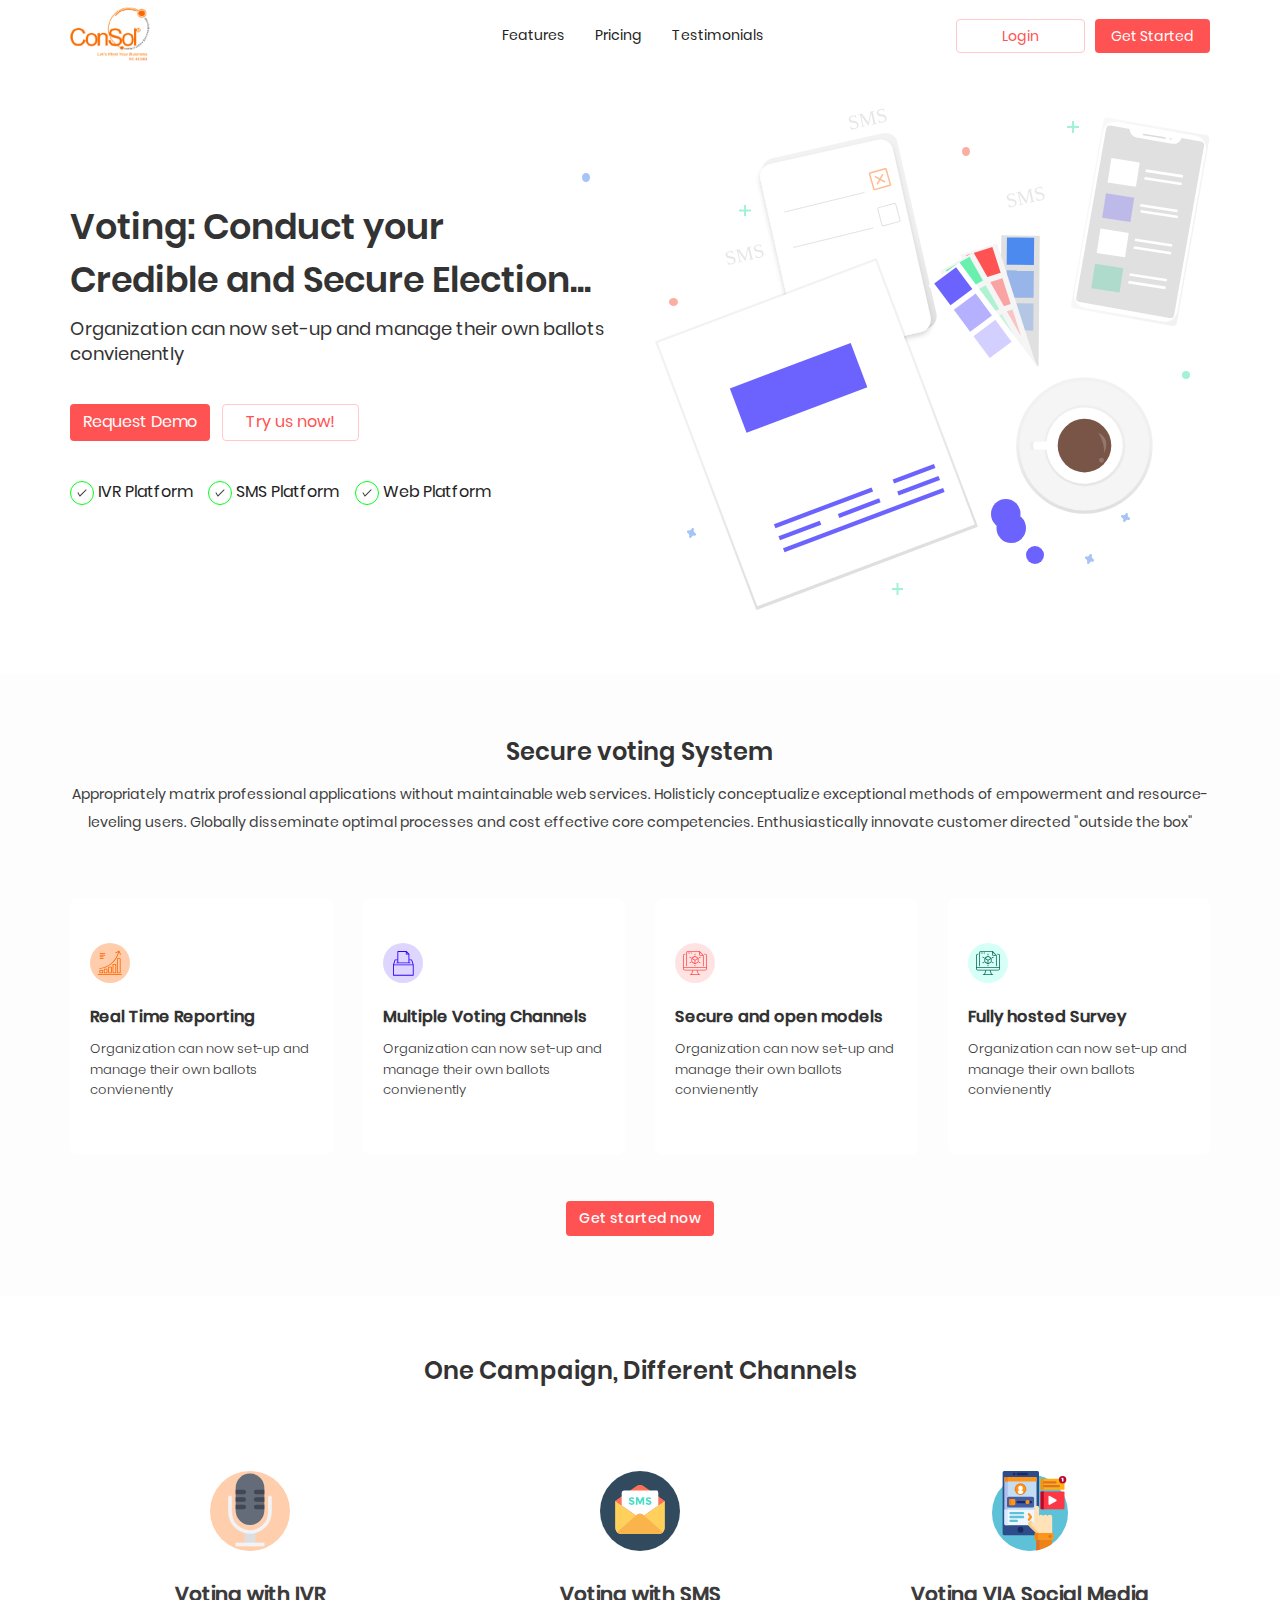
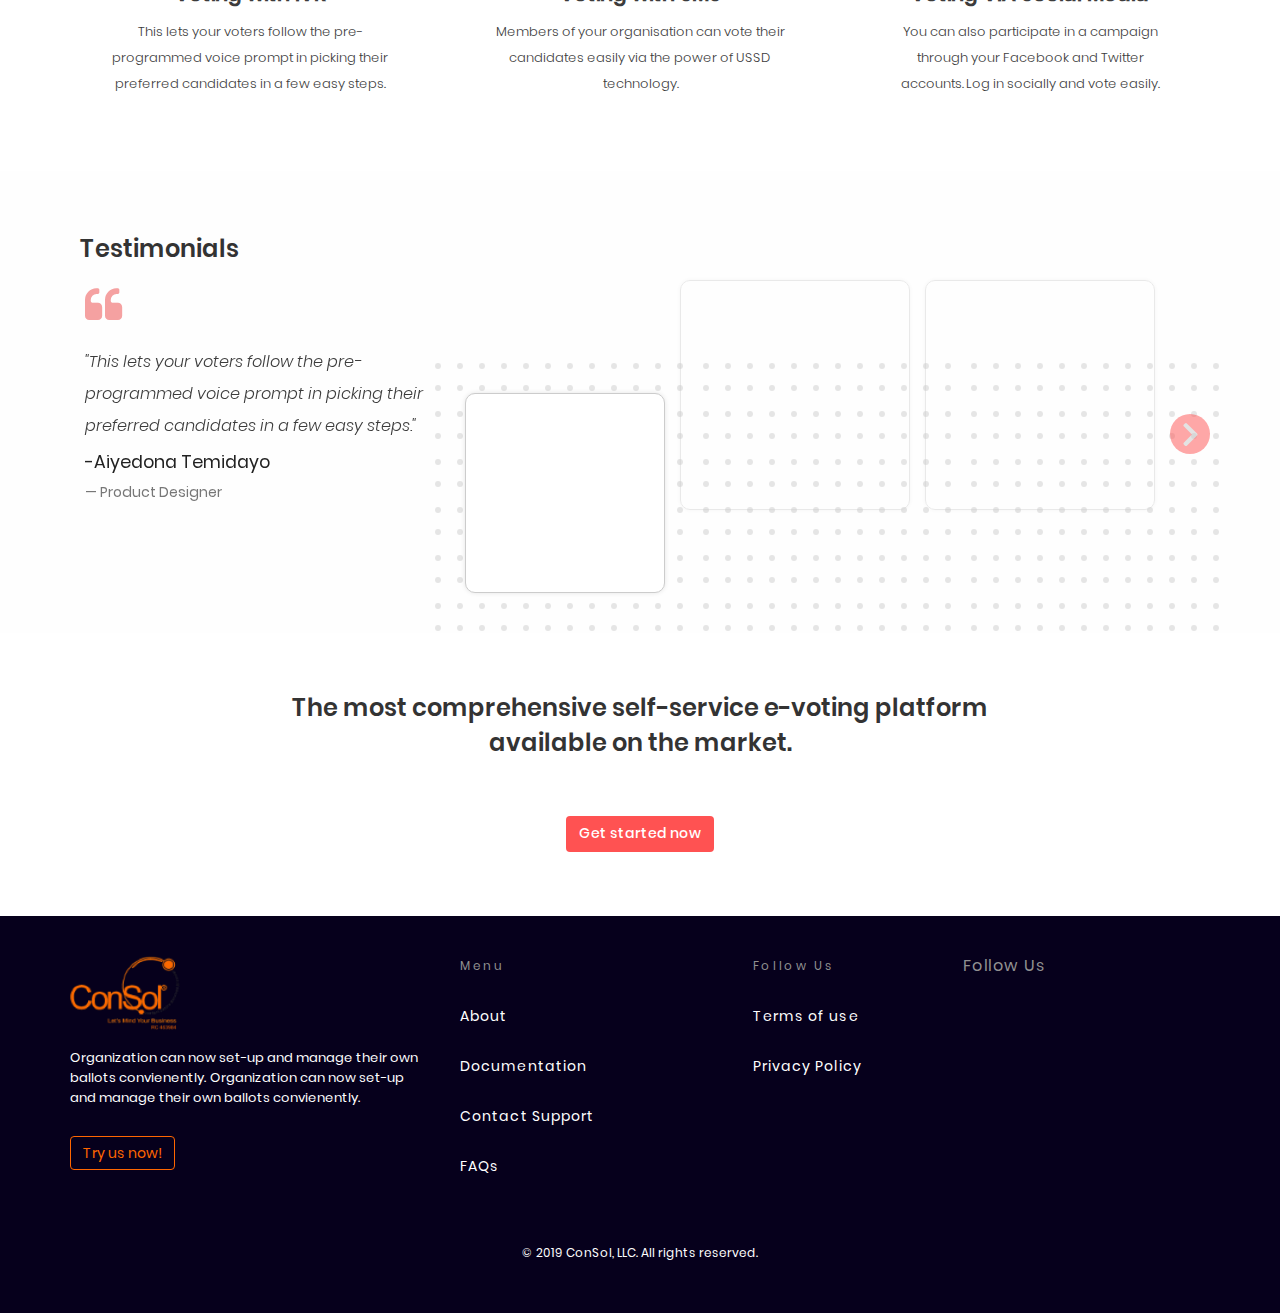
==== index.html @ 52d69b96 "new desgin" ====
<!DOCTYPE html>
<html>
<head>
	<meta charset="utf-8">
	<meta name="description" content="">
	<meta name="keywords" content="">
	<meta name="author" content="">
	<meta http-equiv="X-UA-Compatible" content="IE=edge">
	<meta name="viewport" content="width=device-width, initial-scale=1">
	<link rel="icon" type="image/png" href="assets/img/favicon.png">
	<title>Console</title>
	

	<!-- STYLESHEETS-->
	<link rel="stylesheet" type="text/css" href="libraries/bootstrap/css/bootstrap.min.css">

	<!-- CUSTOM STYLES -->
	<link rel="stylesheet" type="text/css" href="assets/css/main.css">
	<link rel="stylesheet" type="text/css" href="assets/css/index.css">
	
	


	<!-- WEBFONT -->
	<link rel="stylesheet" type="text/css" href="https://fonts.googleapis.com/css?family=Raleway">

	<!-- ICON -->
	<link rel="stylesheet" href="https://cdnjs.cloudflare.com/ajax/libs/font-awesome/4.7.0/css/font-awesome.min.css">
	<link rel="stylesheet" href="https://use.fontawesome.com/releases/v5.0.13/css/all.css">
	<link rel="stylesheet" href="https://cdnjs.cloudflare.com/ajax/libs/simple-line-icons/2.4.1/css/simple-line-icons.min.css">
</head>
<body class="">


	<header>
		<nav class="navbar __navh" role="navigation">
			<div class="container">
				<!-- Brand and toggle get grouped for better mobile display -->
				<div class="navbar-header">
					<button type="button" class="navbar-toggle" data-toggle="collapse" data-target=".navbar-ex1-collapse">
						<span class="sr-only">Toggle navigation</span>
						<span class="icon-bar"></span>
						<span class="icon-bar"></span>
						<span class="icon-bar"></span>
					</button>
					<a class="navbar-brand" href="index.html">
						<img src="assets/img/logo.png" class="__logo">
					</a>
				</div>
		
				<!-- Collect the nav links, forms, and other content for toggling -->
				<div class="collapse navbar-collapse navbar-ex1-collapse">
					<ul class="nav navbar-nav __navm">
						<li class=""><a href="#" class="__navma">Features</a></li>
						<li><a href="#" class="__navma">Pricing</a></li>
						<li><a href="#" class="__navma">Testimonials</a></li>
					</ul>
					<ul class="nav navbar-nav navbar-right">
						<li><a class="btn __loginb" href="#">Login</a></li>
						<li><a class="btn __loginbf" href="#">Get Started</a></li>
					</ul>
				</div><!-- /.navbar-collapse -->
			</div>
		</nav>

		<div class="container">
			<div class="row">
				<div class="col-lg-6 col-md-6 col-sm-6">
					<p class="__vot">Voting: Conduct your <br> Credible and Secure Election... </p>
					<p class="__votorg">Organization can now set-up and manage their own ballots convienently</p>
					<p>
						<a href="" class="btn __reqbtn">Request Demo</a>&nbsp;&nbsp;&nbsp;
						<a href="" class="btn __trybtn">Try us now!</a>
					</p>
					<div class="row">
						<div class="col-md-4 col-sm-4">
							<div class="__ivche">
								<img src="assets/img/Group-85.svg"> IVR Platform
							</div>
						</div>
						<div class="col-md-4 col-sm-4">
							<div class="__smche">
								<img src="assets/img/Group-85.svg"> SMS Platform
							</div>
						</div>
						<div class="col-md-4 col-sm-4">
							<div class="__webche">
								<img src="assets/img/Group-85.svg"> Web Platform
							</div>
						</div>
					</div>
				</div>
				<div class="col-lg-6 col-md-6 col-sm-6">
					<div class="__conimg">
						<img src="assets/img/Group-84.svg" class="img-responsive">
					</div>
					<div class="__bouncingdiv">
						<img src="assets/img/Assets/bounce.svg" class="__animated __bounce">
						<img src="assets/img/Assets/bounce1.svg" class="__animated __bounce hidden-xs">
						<img src="assets/img/Assets/bounce3.svg" class="__animated __bounce">
						<img src="assets/img/Assets/bounce4.svg" class="__animated __bounce">
						<img src="assets/img/Assets/bounce5.svg" class="__animated __bounce">
						<img src="assets/img/Assets/bounce6.svg" class="__animated __bounce">
						<img src="assets/img/Assets/bounce7.svg" class="__animated __bounce">
						<img src="assets/img/Assets/bounce8.svg" class="__animated __bounce">
						<img src="assets/img/Assets/bounce9.svg" class="__animated __bounce">
						<img src="assets/img/Assets/bounce10.svg" class="__animated __bounce">
						<img src="assets/img/Assets/bounce11.svg" class="__animated __bounce">
						<img src="assets/img/Assets/bounce12.svg" class="__animated __bounce">
						<img src="assets/img/Assets/bounce13.svg" class="__animated __bounce hidden-xs">
						<img src="assets/img/Assets/bounce14.svg" class="__animated __bounce">
						<img src="assets/img/Assets/bounce15.svg" class="__animated __bounce">
					</div>
				</div>
			</div>
		</div>
	</header>

	<section>
		<div class="__votsouc">
			<div class="container">
				<p class="__sucesy">Secure voting System</p>
				<p class="__sucesy1">Appropriately matrix professional applications without maintainable web services. Holisticly conceptualize exceptional methods of empowerment and resource-leveling users. Globally disseminate optimal processes and cost effective core competencies. Enthusiastically innovate customer directed "outside the box" </p>

				<div class="row">
					 <div class="col-lg-3 col-md-3 col-sm-6">
					 	<div class="__votecard">
					 		<img src="assets/img/Orange-Illustration.svg">
					 		<p class="__votp">Real Time Reporting</p>
					 		<p class="__votp1">Organization can now set-up and manage their own ballots convienently</p>
					 	</div>
					 </div>
					 <div class="col-lg-3 col-md-3 col-sm-6">
					 	<div class="__votecard">
					 		<img src="assets/img/Purple.svg">
					 		<p class="__votp">Multiple Voting Channels</p>
					 		<p class="__votp1">Organization can now set-up and manage their own ballots convienently</p>
					 	</div>
					 </div>
					 <div class="col-lg-3 col-md-3 col-sm-6">
					 	<div class="__votecard">
					 		<img src="assets/img/Wine-Illustration.svg">
					 		<p class="__votp">Secure and open models</p>
					 		<p class="__votp1">Organization can now set-up and manage their own ballots convienently</p>
					 	</div>
					 </div>
					 <div class="col-lg-3 col-md-3 col-sm-6">
					 	<div class="__votecard">
					 		<img src="assets/img/Green-Illustration.svg">
					 		<p class="__votp">Fully hosted Survey </p>
					 		<p class="__votp1">Organization can now set-up and manage their own ballots convienently</p>
					 	</div>
					 </div>
				</div>

				<div class="text-center">
					<a href="" class="btn __voteget">Get started now</a>
				</div>
			</div>
		</div>
		<div class="container">
			<p class="__votecam">One Campaign, Different Channels</p>
			<div class="row">
				<div class="col-lg-4 col-sm-4 col-sm-4">
					<div class="text-center">
						<img src="assets/img/microphone.svg" class="__imgc">
						<p class="__vt">Voting with IVR</p>
						<p class="__vt1">This lets your voters follow the pre-<br>programmed voice prompt in picking their<br> preferred candidates in a few easy steps.</p>
					</div>
				</div>
				<div class="col-lg-4 col-sm-4 col-sm-4">
					<div class="text-center">
						<img src="assets/img/sms.svg" class="__imgc">
						<p class="__vt">Voting with SMS</p>
						<p class="__vt1">Members of your organisation can vote their<br> candidates easily via the power of USSD<br> technology.</p>
					</div>
				</div>
				<div class="col-lg-4 col-sm-4 col-sm-4">
					<div class="text-center">
						<img src="assets/img/mobile-app.svg" class="__imgc">
						<p class="__vt">Voting VIA Social Media</p>
						<p class="__vt1">You can also participate in a campaign<br> through your Facebook and Twitter<br> accounts. Log in socially and vote easily.</p>
					</div>
				</div>
			</div>
		</div>

		<div style="background-image: url('assets/img/testimony_background.svg');" class="__testh">
			<div class="container">
		        <div class="carousel slide" data-ride="carousel" id="quote-carousel">
		        	<div class="row">
	        			<div class="col-lg-4 col-md-4 col-sm-4">
	        				<p class="__testy">Testimonials</p>
			                <!-- Carousel Slides / Quotes -->
			                <div class="carousel-inner">
			                    <!-- Quote 1 -->
			                    <div class="item active">
			                        <blockquote>
			                            <div class="row">
			                                <div class="">
			                                    <p class="__quote"></p><br>
			                                	<p class="__quote1">&quot;This lets your voters follow the pre-programmed voice prompt in picking their preferred candidates in a few easy steps.&quot;</p>
			                                    <p>-Aiyedona Temidayo</p>
			                                    <small>Product Designer</small>
			                                </div>
			                            </div>
			                        </blockquote>
			                    </div>
			                    <!-- Quote 2 -->
			                    <div class="item">
			                        <blockquote>
			                            <div class="row">
			                                <div class="">
			                                    <p class="__quote"></p><br>
			                                	<p class="__quote1">&quot;This lets your voters follow the pre-programmed voice prompt in picking their preferred candidates in a few easy steps.&quot;</p>
			                                    <p>-Aiyedona Temidayo</p>
			                                    <small>Product Designer</small>
			                                </div>
			                            </div>
			                        </blockquote>
			                    </div>
			                    <!-- Quote 3 -->
			                    <div class="item">
			                        <blockquote>
			                            <div class="row">
			                                <div class="">
			                                    <p class="__quote"></p><br>
			                                	<p class="__quote1">&quot;This lets your voters follow the pre-programmed voice prompt in picking their preferred candidates in a few easy steps.&quot;</p>
			                                    <p>-Aiyedona Temidayo</p>
			                                    <small>Product Designer</small>
			                                </div>
			                            </div>
			                        </blockquote>
			                    </div>
			                </div>
			            </div>
			            <div class="col-lg-8 col-md-8 col-sm-8">
			                <!-- Bottom Carousel Indicators -->
			                <ol class="carousel-indicators">
			                    <li data-target="#quote-carousel" data-slide-to="0" class="active"><img class="img-responsive " src="https://s3.amazonaws.com/uifaces/faces/twitter/mantia/128.jpg" alt="">
			                    </li>
			                    <li data-target="#quote-carousel" data-slide-to="1"><img class="img-responsive" src="https://s3.amazonaws.com/uifaces/faces/twitter/adhamdannaway/128.jpg" alt="">
			                    </li>
			                    <li data-target="#quote-carousel" data-slide-to="2"><img class="img-responsive" src="https://s3.amazonaws.com/uifaces/faces/twitter/brad_frost/128.jpg" alt="">
			                    </li>
			                </ol>
			            </div>
			        </div>

	                <!-- Carousel Buttons Next/Prev -->
	                <!-- <a data-slide="prev" href="#quote-carousel" class="left carousel-control"><i class="fa fa-chevron-left"></i></a> -->
	                <a data-slide="next" href="#quote-carousel" class=" __right right carousel-control"><i class="fa fa-chevron-right"></i></a>
	            </div>
		    </div>
		</div>

		<div class="container">
			<div class="text-center">
				<p class="__votecam">The most comprehensive self-service e-voting platform<br> available on the market.</p>
				<a href="" class="btn __voteget">Get started now</a>
			</div>
		</div>
	</section>

	<footer class="__foter">
		<div class="container">
			<div class="row">
				<div class="col-md-4 col-sm-7">
					<img src="assets/img/logo.png">
					<p class="__fotp">Organization can now set-up and manage their own ballots convienently. Organization can now set-up and manage their own ballots convienently. </p>
					<p>
						<a href="" class="btn __fotabtn">Try us now!</a>
					</p>
				</div>
				<div class="col-md-3 col-sm-5">
					<p class="__fh">Menu</p><br>
					<p><a href="" class="__fotr">About</a></p><br>
					<p><a href="" class="__fotr">Documentation</a></p><br>
					<p><a href="" class="__fotr">Contact Support</a></p><br>
					<p><a href="" class="__fotr">FAQs</a></p>
				</div>
				<div class="col-md-2 col-sm-7">
					<p class="__fh">Follow Us</p><br>
					<p><a href="" class="__fotr">Terms of use</a></p><br>
					<p><a href="" class="__fotr">Privacy Policy</a></p>
				</div>
				<div class="col-md-3 col-sm-5">
					<div class="__fosocai">
						<p class="__fotcop">Follow Us</p>
						<p class="__foticons">
							<span class="__fotsohf"><a href="" target="_blank"><i class="icon icon-social-facebook"></i></a></span>
							<span class="__fotsohi"><a href="" target="_blank"><i class="icon icon-social-instagram"></i></a></span>
							<span class="__fotsoht"><a href="" target="_blank"><i class="icon icon-social-twitter"></i></a></span>
							<span class="__fotsohy"><a href="" target="_blank"><i class="icon icon-social-youtube"></i></a></span><span class="__fotsohlik"><a href="" target="_blank"><i class="icon icon-social-linkedin"></i></a></span>
						</p>
					</div>
				</div>
			</div>
			<div class="__fod">
				<p>© 2019 ConSol, LLC. All rights reserved.</p>
			</div>
		</div>
	</footer>



	


	<script type="text/javascript" src="libraries/bootstrap/js/jquery-3.1.1.min.js"></script>

    <script src="libraries/bootstrap/js/bootstrap.min.js"></script>
    <script src="assets/js/main.js"></script>


</body>

</html>
---- assets/css/main.css ----
/*=================================================================
	Basic Setup css
==================================================================*/
html {
    font-size: 100%;
    min-height: 100%;
}

body {
	font-family: 'Poppins-Regular', sans-serif;
	font-size: 14px;
	color: #222222;
	font-weight: normal;
	overflow-x: hidden;
	line-height: 20px;
}


@font-face{
  font-family: 'Poppins-Regular';
  src: url('../../poppins/Poppins-Regular.ttf');
}
@font-face{
  font-family: 'Poppins-light';
  src: url('../../poppins/Poppins-Light.ttf');
}
@font-face{
  font-family: 'Poppins-Medium';
  src: url('../../poppins/Poppins-Medium.ttf');
}

@font-face{
  font-family: 'Poppins-SemiBold';
  src: url('../../poppins/Poppins-SemiBold.ttf');
}

@font-face{
  font-family: 'Poppins-LightItalic';
  src: url('../../poppins/Poppins-LightItalic.ttf');
}

@font-face{
  font-family: 'Poppins-SemiBoldItalic';
  src: url('../../poppins/Poppins-SemiBoldItalic.ttf');
}


a,
a:active,
a:hover,
a:focus,
a:visited{
	text-decoration:none;
	/*background:transparent;*/
	outline:none;
	color:inherit;
}

/*a:hover{
	color: #663fb5 !important;
}*/

button:focus{
	outline:none;
}

li{
	/*list-style:none;*/
}

article,
figure,
footer,
header,
nav,
section{
	display:block
}

select:focus {
    outline-offset:0;
}

/* Internet Explorer 10 in Windows 8 and Windows Phone 8 Bug fix */
@-webkit-viewport {
	width: device-width;
}
@-moz-viewport {
	width: device-width;
}
@-ms-viewport {
	width: device-width;
}
@-o-viewport {
	width: device-width;
}
@viewport {
	width: device-width;
}





a:focus, a:hover {
    	text-decoration:none !important;
	}


.navbar {
    /*position: relative;*/
    min-height: 50px;
    margin-bottom: 20px;
    border: none;
}

.navbar-toggle {
  /*border: 2px solid #FFFFFF;*/
  color: #ffffff;
  background: #ff5252;
}

.navbar-toggle .icon-bar {
    background: #fff !important;
}

.nav > li > a:hover, .nav > li > a:focus {
    background-color: transparent;
}

.header-body {
  height: calc(100vh - 80px);
}

#form .input-group input[class="form-control"] {
  border-radius: 50px;
  border-top-right-radius: 0;
  border-bottom-right-radius: 0;
  font-size: 17px;
  color:#222;
  padding:7px 12px;
  border-right-width:0;
}
.box-s{
  /*box-shadow: 0px 5px 5px #888888;*/
  -webkit-box-shadow: 0px 0px 10px 0px rgba(0,0,0,0.1);
    -moz-box-shadow: 0px 0px 10px 0px rgba(0,0,0,0.1);
    box-shadow: 0px 0px 10px 0px rgba(0,0,0,0.1);
}
#form .input-group select[class="form-control"] {
  border-radius:50px;
  border-top-left-radius:0;
  border-bottom-left-radius:0;
  font-size:17px;
  width:100px;
  color:#222;
  border-left-width:0;
}

.form-control:focus {
    border:1px solid #ccc !important;
    outline:0;
    -webkit-box-shadow:inset 0 1px 1px rgba(0,0,0,.075), 0 0 8px rgba(254, 86, 33, .6) !important;
    box-shadow: inset 0 1px 1px rgba(0,0,0,0.075), 0 0 2px rgba(0, 0, 0, .6) !important;
}

.form-group1 .form-control:focus {
    border:none!important;
    outline:0;
    -webkit-box-shadow:none !important;
    box-shadow: none !important;
    border-bottom:1px solid brown !important;
}


	


::-webkit-scrollbar{
	height: 7px;
	width: 7px;
}
::-webkit-scrollbar-track{
	border-radius: 50px;
	/*-webkit-box-shadow:inset 0 0 6px rgba(0,0,0,0.1);*/
}
::-webkit-scrollbar-thumb{
	border-radius: 1px;
	background-color: #a7a7a7;
}

.img-responsive,
.thumbnail > img,
.thumbnail a > img,
.carousel-inner > .item > img,
.carousel-inner > .item > a > img {
  display: block;
  width: 100%;
  height: auto;
}


/*=================================================================
  Dashboard Css
==================================================================*/


/*adminsection*/
.leftbar{
  position: fixed;
  /*padding-top: 42px;*/
  padding-top: 6%;
  left: 0%;
  /*top: 0%;*/
  background-color: #ffffff;
  /*border-right: 1px solid #c0bebe33;*/
  border-right: 1px solid #e3e3e3;
  width: 256px;
  height: 100%;
  transition: all .6s ease;
  overflow-y: scroll;
  overflow-x: hidden;
}
.leftbart{
  position: fixed;
  /*padding-top: 42px;*/
  padding-top: 1%;
  left: 0%;
  /*top: 0%;*/
  background-color: #ffffff;
  /*border-right: 1px solid #c0bebe33;*/
  border-right: 1px solid #e3e3e3;
  width: 256px;
  height: 100%;
  transition: all .6s ease;
  overflow-y: scroll;
  overflow-x: hidden;
}

.leftbar::-webkit-scrollbar {
    width: 0px;
}
.leftbart::-webkit-scrollbar {
    width: 0px;
}
.butt_section{
  padding: 35px;
}
.leftbar p {
  /*font-family: Raleway-Medium;*/
  font-size: 14px;
  font-weight: 500;
  letter-spacing: 0.4px;
  color: #595959;
  background-color: white;
  padding: 8px 16px;
  margin-bottom: 0;
  cursor: pointer;
  /*text-align: center;*/
  line-height: 26px;
}

.__dashnotif {
    position: absolute;
    /* margin-top: 18px; */
    color: #ea4335;
    font-size: 8px;
    /* margin-left: -11px; */
  }

  .deleteBox .delete {
  cursor: pointer;
  color: #ffffff;
  margin-top:10px;
  float: right;
}

.leftbart p {
  /*font-family: Raleway-Medium;*/
  font-size: 14px;
  font-weight: 500;
  letter-spacing: 0.4px;
  color: #595959;
  background-color: white;
  padding: 12px 16px;
 /* margin-bottom: 10%;*/
  cursor: pointer;
  /*text-align: center;*/
  line-height: 23px;
}
.dashboard_name {
    padding: 2px;
    margin-left: 16%;
    margin-bottom: 10%;
}
.leftbar i {
    float: left;
    padding: 4px;
}
.leftbart i {
    float: left;
    padding: 4px;
}
.activedashboard{
  /*background-color: #f9f9f9 !important;*/
  /*font-family: Raleway-Bold !important;*/
  font-size: 14px !important;
  font-weight: 600 !important;
  letter-spacing: 0.4px;
    /*color: #595959 !important;*/
    border-left: 4px solid #298FCE !important;
    /*border: 1px solid #f0842d;*/
    color: #298FCE !important;
    /*width: 197px;*/
    width: 100%;
}


/*end*/


/*=================================================================
  Custom Css
==================================================================*/


.__navh{
  background: #ffffff;
  border-radius: 0;
    padding: 10px 0;
}
.__logo {
  width: 80px;
  margin-top: -18px;
}

.__navm{
  margin-left: 29%;
}

.__navma{
  font-size:14px;
  line-height: 1.56;
}

.__loginb{
  color: #ff5252 !important;
  border: 1px solid #ffc9c9;
  padding: 6px 45px !important;
  border-radius: 4px;
  font-size: 14px;
  margin-top: 9px;
  margin-right: 10px;
}

.__loginbf{
 color: #ffffff !important;
  background: #ff5252 !important;
  padding: 6px 15px !important;
  border-radius: 4px;
  font-size: 14px;
  margin-top: 9px;
}

.__vot{
  font-size: 35px;
    font-weight: 600;
    line-height: 1.5;
    font-family:Poppins-SemiBold;
    margin-top: 20%;
    color: #333333;
}

.__votorg{
  font-size: 18px;
    line-height: 1.4;
    color: #333333;
}

.__reqbtn{
  border-radius: 4px;
  background-color: #ff5252;
  color: #ffffff !important;
  font-size:16px;
    margin-top: 5%;
}

.__trybtn{
 font-size:16px;
  color: #ff5252 !important;
  border:1px solid #ffc9c9;
  padding: 6px 23px;
  margin-top: 5%;
}

.__ivche{
  font-size: 16px;
  margin-top: 30px;
}

.__smche{
  font-size: 16px;
  margin-left: -57px;
  margin-top: 30px;
}

.__webche{
  font-size: 16px;
  margin-left: -105px;
  margin-top: 30px;
}



.__conimg img{
    width: 100%;
    margin-top: 27px;
}

.__bouncingdiv img:nth-child(1){
  -webkit-animation-duration: 3s;
  animation-duration: 3s;
  position: absolute;
  bottom: 13%;
  left: 60%;
}
.__bouncingdiv img:nth-child(2){
  -webkit-animation-duration: 2.5s;
  animation-duration: 2.5s;
  position: absolute;
  bottom: 9%;
  left: 66%;
}
.__bouncingdiv img:nth-child(3){
  -webkit-animation-duration: 1.5s;
  animation-duration: 1.5s;
  position: absolute;
  top: 40%;
  left: 5%;
}
.__bouncingdiv img:nth-child(4){
  -webkit-animation-duration: 2.5s;
  animation-duration: 2.5s;
  position: absolute;
  top: 16%;
  left: -10%;
}
.__bouncingdiv img:nth-child(5){
  -webkit-animation-duration: 4s;
  animation-duration: 4s;
  position: absolute;
  top: 54%;
  right: 35px;
}
.__bouncingdiv img:nth-child(6){
  -webkit-animation-duration: 2s;
  animation-duration: 2s;
  position: absolute;
  top: 11%;
  left: 55%;
}
.__bouncingdiv img:nth-child(7){
  -webkit-animation-duration: 3s;
  animation-duration: 3s;
  position: absolute;
  top: 22%;
  left: 17%;
}
.__bouncingdiv img:nth-child(8){
  -webkit-animation-duration: 1.5s;
  animation-duration: 1.5s;
  position: absolute;
  bottom: 3%;
  left: 43%;
}

.__bouncingdiv img:nth-child(9){
  -webkit-animation-duration: 2.5s;
  animation-duration: 2.5s;
  position: absolute;
  top: 6%;
  left: 73%;
}

.__bouncingdiv img:nth-child(10){
  -webkit-animation-duration: 3s;
  animation-duration: 3s;
  position: absolute;
  bottom: 14%;
  left: 8%;
}
.__bouncingdiv img:nth-child(11){
  -webkit-animation-duration: 2s;
  animation-duration: 2s;
  position: absolute;
  bottom: 17%;
  right: 95px;
}
.__bouncingdiv img:nth-child(12){
  -webkit-animation-duration: 2s;
  animation-duration: 2s;
  position: absolute;
  bottom: 9%;
  left: 76%;
}
.__bouncingdiv img:nth-child(13){
  -webkit-animation-duration: 4s;
  animation-duration: 4s;
  position: absolute;
  top: 2%;
  left: 35%;
}
.__bouncingdiv img:nth-child(14){
  -webkit-animation-duration: 3s;
  animation-duration: 3s;
  position: absolute;
  top: 28%;
  left: 14%;
}
.__bouncingdiv img:nth-child(15){
  -webkit-animation-duration: 3s;
  animation-duration: 3s;
  position: absolute;
  top: 17%;
  left: 62%;
}

/*bounce*/
.__animated {
  -webkit-animation-duration: .5s;
  animation-duration: .5s;
  -webkit-animation-fill-mode: both;
  animation-fill-mode: both;
  -webkit-animation-timing-function: linear;
  animation-timing-function: linear;
  animation-iteration-count: infinite;
  -webkit-animation-iteration-count: infinite;
}
@-webkit-keyframes bounce {
  0%, 100% {
    -webkit-transform: translateY(0);
  }
  50% {
    -webkit-transform: translateY(-5px);
  }
}
@keyframes bounce {
  0%, 100% {
    transform: translateY(0);
  }
  50% {
    transform: translateY(-5px);
  }
}
.__bounce {
  -webkit-animation-name: bounce;
  animation-name: bounce;
}
/*bounce end*/


.__votsouc{
  background: #fdfdfd;
  margin-top: 5%;
  padding: 60px 0;
}

.__sucesy{
  font-size: 24px;
  font-weight: 600;
  color: #333333;
  line-height: 1.46;
  text-align: center;
  font-family: Poppins-SemiBold;
}

.__sucesy1{
  font-size: 14px;
  color: #3c3c3c;
  line-height: 2;
  text-align: center;
}

.__votecard{
  border-radius: 8px;
  background-color: #ffffff;
  padding: 45px 20px;
  transition: all 0.4s ease-in;
  margin-top: 20%;
}

.__votecard:hover{
  box-shadow: 0 3px 18px 0 rgba(0, 0, 0, 0.16);
}

.__votp{
  font-size: 16px;
  font-weight: 600;
  color: #333333;
  line-height: 1.5;
  font-family:Poppins-Medium;
  margin-top: 10%;
}

.__votp1{
  font-size: 13px;
  color: #333333;
  line-height: 1.56;
  font-family:Poppins-Light;
}

.__voteget{
  border-radius: 4px;
    background-color: #ff5252;
    color: #ffffff !important;
    margin-top: 4%;
    line-height: 1.56;
    font-family: Poppins-Medium;
}

.__votecam{
  font-size: 24px;
  font-weight: 600;
  color: #333333;
  line-height: 1.46;
  text-align: center;
  font-family: Poppins-SemiBold;
  margin-top: 5%;
}

.__imgc{
  margin-top: 20%;
}

.__vt{
  font-size: 20px;
  font-weight: 600;
  line-height: 1.5;
  color: #3c3c3c;
  font-family:Poppins-Medium;
  margin-top: 8%;
}

.__vt1{
  font-size: 13px;
  color: #3c3c3c;
  line-height: 2;
  font-family:Poppins-Light;
}

/*testimony*/
.__testh{
  margin-top:5%;
}
.__testy{
  font-size: 24px;
  font-weight: 600;
  color: #333333;
  line-height: 1.46;
  font-family: Poppins-SemiBold;
}
#quote-carousel {
    padding: 0 10px 30px 10px;
    margin-top: 60px;
}
#quote-carousel .carousel-control {
    background: none;
    color: #CACACA;
    font-size: 2.3em;
    text-shadow: none;
    margin-top: 30px;
}
#quote-carousel .carousel-indicators {
    position: relative;
    right: 0;
    top: auto;
    bottom: 0px;
    left: 27%;
    width: 100%;
    /*margin-top: 20px;*/
    /*margin-right: -19px;*/
}
#quote-carousel .carousel-indicators li {
    width: 230px;
    height: 230px;
    cursor: pointer;
    border: 1px solid #ccc;
    box-shadow: 0 0 5px rgba(0, 0, 0, 0.1);
    /*border-radius: 50%;*/
    opacity: 0.4;
    overflow: hidden;
    transition: all .4s ease-in;
    vertical-align: middle;
    margin-top: -35px !important;
    margin:6px 6px 0 6px;
}
#quote-carousel .carousel-indicators .active {
    width: 200px;
    height: 200px;
    opacity: 1;
    transition: all .2s;
    margin-top:22% !important;
}
.item blockquote {
    border-left: none;
    margin: 0;
}
.item blockquote .__quote:before {
    content: "\f10d";
    font-family: 'Fontawesome';
    float: left;
    margin-right: 10px;
    color: #f5a1a1;
    font-size:40px;
}

.__quote1{
  font-size:16px;
  font-style: italic;
  line-height: 2;
  color: #3c3c3c;
  font-family: Poppins-LightItalic;
  margin-top: 30px;
}

.__right{
  /*right: -103px !important;*/
  background: #ff5252 !important;
    width: 40px;
    height: 40px;
    border-radius: 50%;
    padding: 7px;
    font-size: 27px !important;
    margin-top: 16% !important;
}



/*footer*/
.__foter{
  background-color: #06001c;
  padding: 40px 0;
  margin-top: 5%;
 }

 .__fotp{
  font-size: 13px;
  color: #ffffff !important;
  margin-top: 5%;
 }
 .__fotabtn{
  background: transparent;
    border: 1px solid #ff6600;
    color: #ff6600 !important;
    margin-top: 5%;
 }

 .__foter img{
  width: 110px;
 }

.__fh{
font-size: 12px;
  /*font-weight: 900;*/
  letter-spacing: 2.7px;
  color: #919191;
}

.__fotr{
  font-size: 14px;
  /*font-weight: 200;*/
  letter-spacing: 1.1px;
  color: #ffffff !important;
  transition: all 0.4s ease-in;
}

/*.__fotr:hover{
  color: #8b1d78 !important;
}*/

.__nesbtn{
  background: linear-gradient(to bottom, #f5515f, #9f041b);
  color: #ffffff !important;
  padding: 6px 30px;
  transition: all 0.4s ease-in;
}

/*.__nesbtn:hover {
    -webkit-box-shadow: 5px 5px 0 0 #f5515f;
    box-shadow: 5px 5px 0 0 #f5515f;
}*/


.__fod{
 font-size: 12px;
 text-align: center;
 color: #ffffff;
 margin-top: 5%;
}

.__fotcop{
  /*font-family: Raleway-Medium;*/
  font-size:16px;
  letter-spacing: 1.5px;
  /*font-weight: 900;*/
  /*text-align: center;*/
  color: #919191;
  margin-left: 15px;
}
.__foticons{
  margin-top: 15px;
}

.__fosocai{
  /*float: right;*/
}

.__fotsohf{
  font-size: 20px;
  padding: 6px 9px 4px;
  transition: all 0.4s ease-in;
  color: #ffffff;
}
.__fotsohf:hover{
  background-color: #3B5998;
  color: #ffffff;
  border-radius: 50%;
}

.__fotsohi{
  font-size: 20px;
  padding: 6px 9px 4px;
  transition: all 0.4s ease-in;
  color: #ffffff;
}
.__fotsohi:hover{
  background-color: #e9003f;
  color: #ffffff;
  border-radius: 50%;
}

.__fotsoht{
  font-size: 20px;
  padding: 6px 9px 4px;
  transition: all 0.4s ease-in;
  color: #ffffff;
}

.__fotsoht:hover{
  background-color: #1DA1F2;
  color: #ffffff;
  border-radius: 50%;
}

.__fotsohy{
  font-size: 20px;
  padding: 6px 9px 4px;
  transition: all 0.4s ease-in;
  color: #ffffff;
}

.__fotsohy:hover{
  background-color: #c4302b;
  color: #ffffff;
  border-radius: 50%;
}

.__fotsohlik{
  font-size: 20px;
  padding: 6px 9px 4px;
  transition: all 0.4s ease-in;
  color: #ffffff;
}

.__fotsohlik:hover{
  background-color: #3f729b;
  color: #ffffff;
  border-radius: 50%;
}

.__outfot {
    /* font-family: Raleway-Medium; */
    font-size: 13px;
    letter-spacing: 1.5px;
    text-align: center;
    color: #000000;
    padding: 10px 0;
}
/*footer end*/
---- assets/css/index.css ----
/*=================================================================
  @media screen 1440px
==================================================================*/


@media screen and (min-width: 1440px){
   
  


}

/*=================================================================
  @media screen 1199px
==================================================================*/


@media screen and (max-width: 1199px){
  .__navm {
    margin-left: 19%;
  }

  .__vot {
    font-size: 29px;
  }

  .__votorg {
    font-size: 14px;
  }

  .__smche {
    margin-left: -5px;
  }

  .__webche {
    margin-left: -7px;
  }

  .__votp {
    font-size: 13px;
  }
  .__votp1 {
    font-size: 11px;
  }

  #quote-carousel .carousel-indicators {
    left: 0%;
    margin-left: 0;
  }

  #quote-carousel .carousel-indicators li {
    width: 167px;
    height: 167px;
  }

  #quote-carousel .carousel-indicators .active {
    width: 167px;
    height: 167px;
  }
  

}


/*=================================================================
  @media screen 1220px
==================================================================*/


@media screen and (min-width: 1220px){
  




}


/*=================================================================
  @media screen 1024px
==================================================================*/


@media screen and (max-width: 1024px){
  .__navm {
    margin-left: 22%;
  }

  .__vot {
    font-size: 30px;
  }

  .__smche {
    margin-left: -14px;
  }

  .__webche {
    margin-left: -17px;
  }

  .__votorg {
    font-size: 15px;
  }

  .__votp {
    font-size: 13px;
  }

  #quote-carousel .carousel-indicators {
    left: 0%;
    margin-left: 0;
  }

  #quote-carousel .carousel-indicators li {
    width: 140px;
    height: 140px;
  }

  #quote-carousel .carousel-indicators .active {
    width: 140px;
    height: 140px;
  }
  

  

}


/*=================================================================
  @media screen 992px
==================================================================*/


@media screen and (max-width: 992px){
    
}


/*=================================================================
  @media screen 800px
==================================================================*/

@media screen and (max-width: 800px){

	
  .__navm {
    margin-left: 0;
  }

  .__vot {
    font-size: 22px;
    margin-top: 18%;
  }

  .__votorg {
    font-size: 13px;
  }

  .__ivche {
    font-size: 11px;
  }

  .__smche {
    font-size: 11px;
    margin-left: -18px;
  }

  .__webche {
    font-size: 12px;
    margin-left: -18px;
  }

  .__vt {
    font-size: 18px;
  }

  .__vt1 {
    font-size: 12px;
  }

  #quote-carousel .carousel-indicators .active {
    width: 110px;
    height: 110px;
    margin-top: 35% !important;
  }
  #quote-carousel .carousel-indicators li {
    width: 105px;
    height: 105px;
    margin-top: -23px !important;
  }

  .__quote1 {
    font-size: 12px;
  }


}

/*=================================================================
  @media screen 767px
==================================================================*/

@media screen and (max-width: 767px){

  .__vot {
    font-size: 35px;
    margin-top: 0;
  }

  .__ivche {
    font-size: 18px;
  }

  .__smche {
    font-size: 18px;
    left: 36%;
    position: absolute;
    top: -55px;
  }

  .__webche {
    font-size: 19px;
    left: 69%;
    position: absolute;
    top: -55px;
  }

  .__votecard {
    margin-top: 2%;
  }

  .__votp {
    margin-top: 4%;
  }

  .__imgc {
    margin-top: 5%;
  }

  .__vt {
     margin-top: 2%;
  }

  .__quote1 {
    font-size: 17px;
  }

  #quote-carousel .carousel-indicators {
    left: 0;
    margin-left: 0;
  }

  #quote-carousel .carousel-indicators li {
    width: 210px;
    height: 210px;
    margin-top: 0px !important;
  }

  #quote-carousel .carousel-indicators .active {
    width: 210px;
    height: 210px;
    margin-top: 13% !important;
  }

  

  
}


/*=================================================================
  @media screen 560px
==================================================================*/

@media screen and (max-width: 560px){

  .__navh {
    margin-bottom: 0;
  }

  .__vot {
    font-size: 24px;
    margin-top: 0;
  }	

  .__votorg {
    font-size: 15px;
  }

  .__reqbtn {
    font-size: 14px;
   }

  .__trybtn {
    font-size: 14px;
  }

  .__smche {
    margin-left: 0;
    margin-top: 10px;
  }

  .__webche {
    margin-left: 0;
    margin-top: 10px;
  }

  .__quote1 {
    font-size: 13px;
  }

  #quote-carousel .carousel-indicators li {
    width: 70px;
    height: 70px;
    margin-top: 14px !important;
  }

  #quote-carousel .carousel-indicators .active {
    width: 80px;
    height: 80px;
    margin-top: 10px !important;
  }

  #quote-carousel .carousel-indicators {
    left: 1%;
    margin-left: 0%;
  }

  .__votecam {
    font-size: 16px;
  }

}
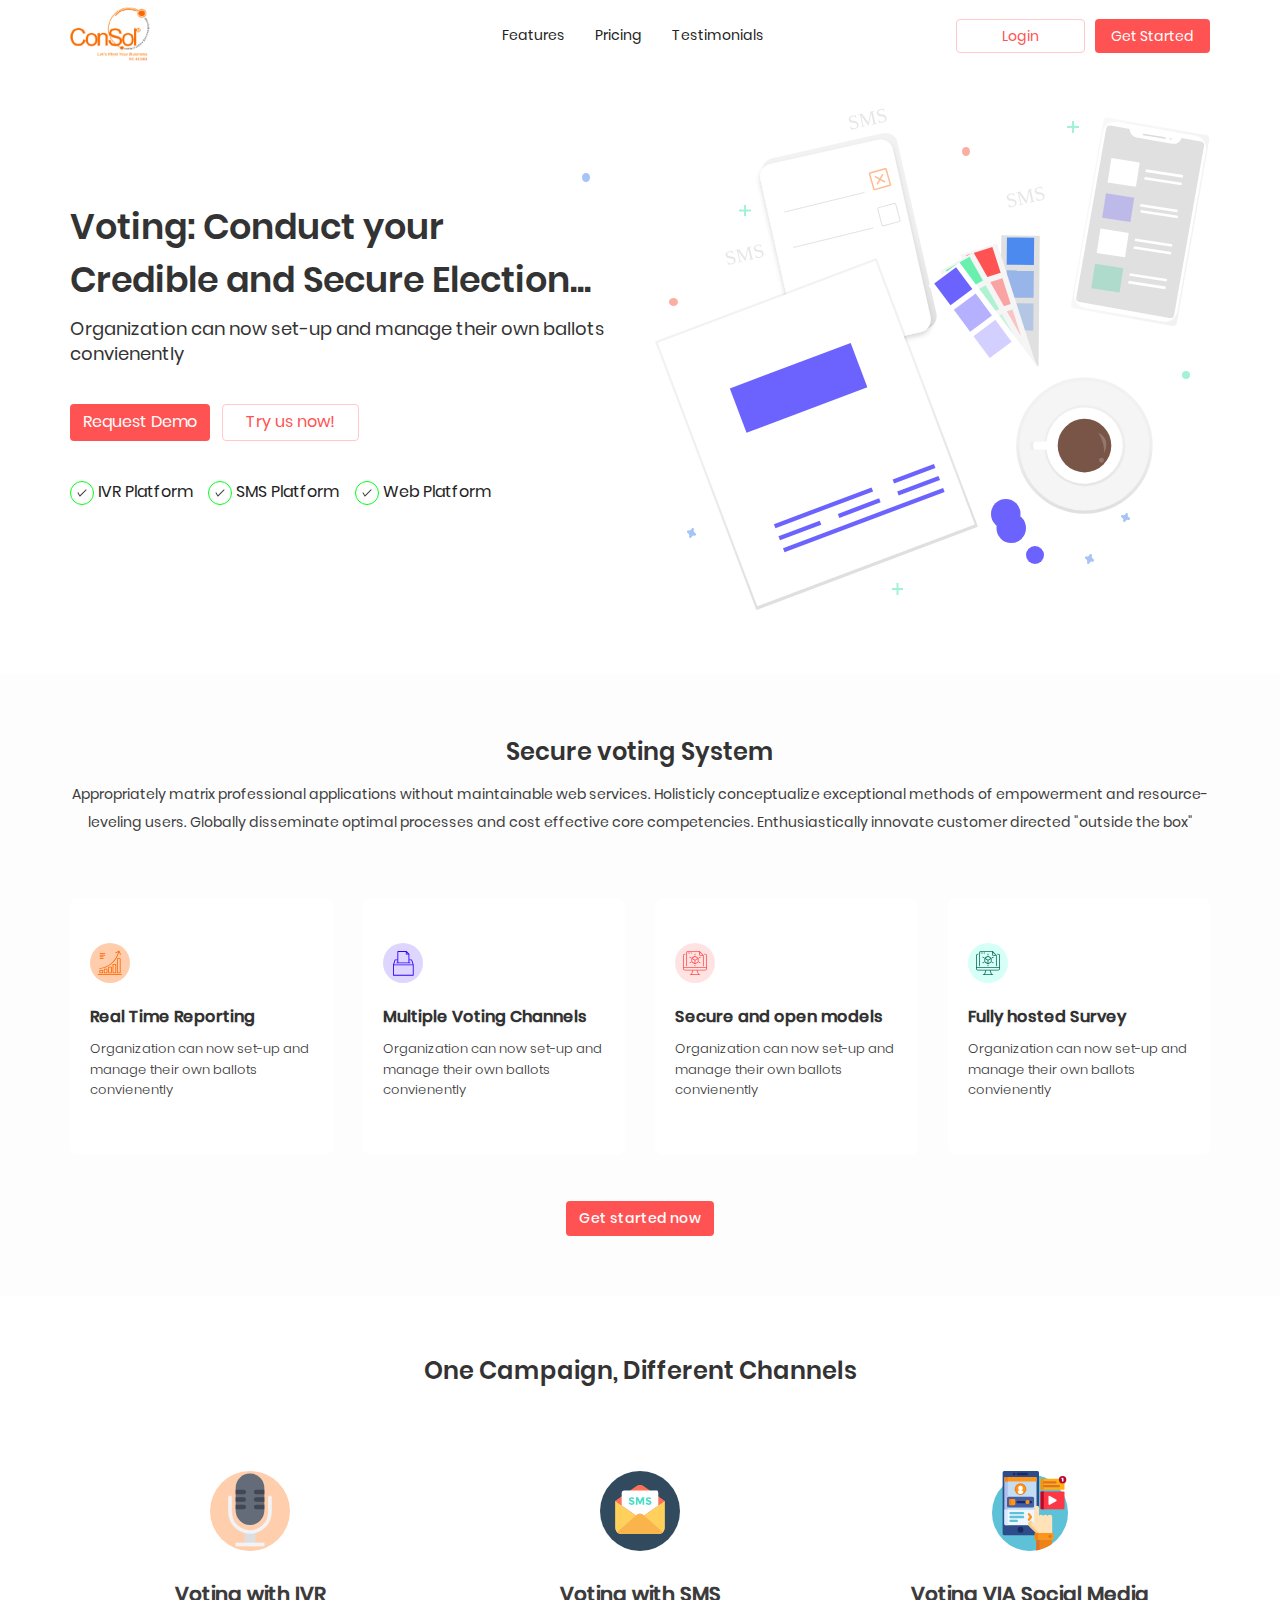
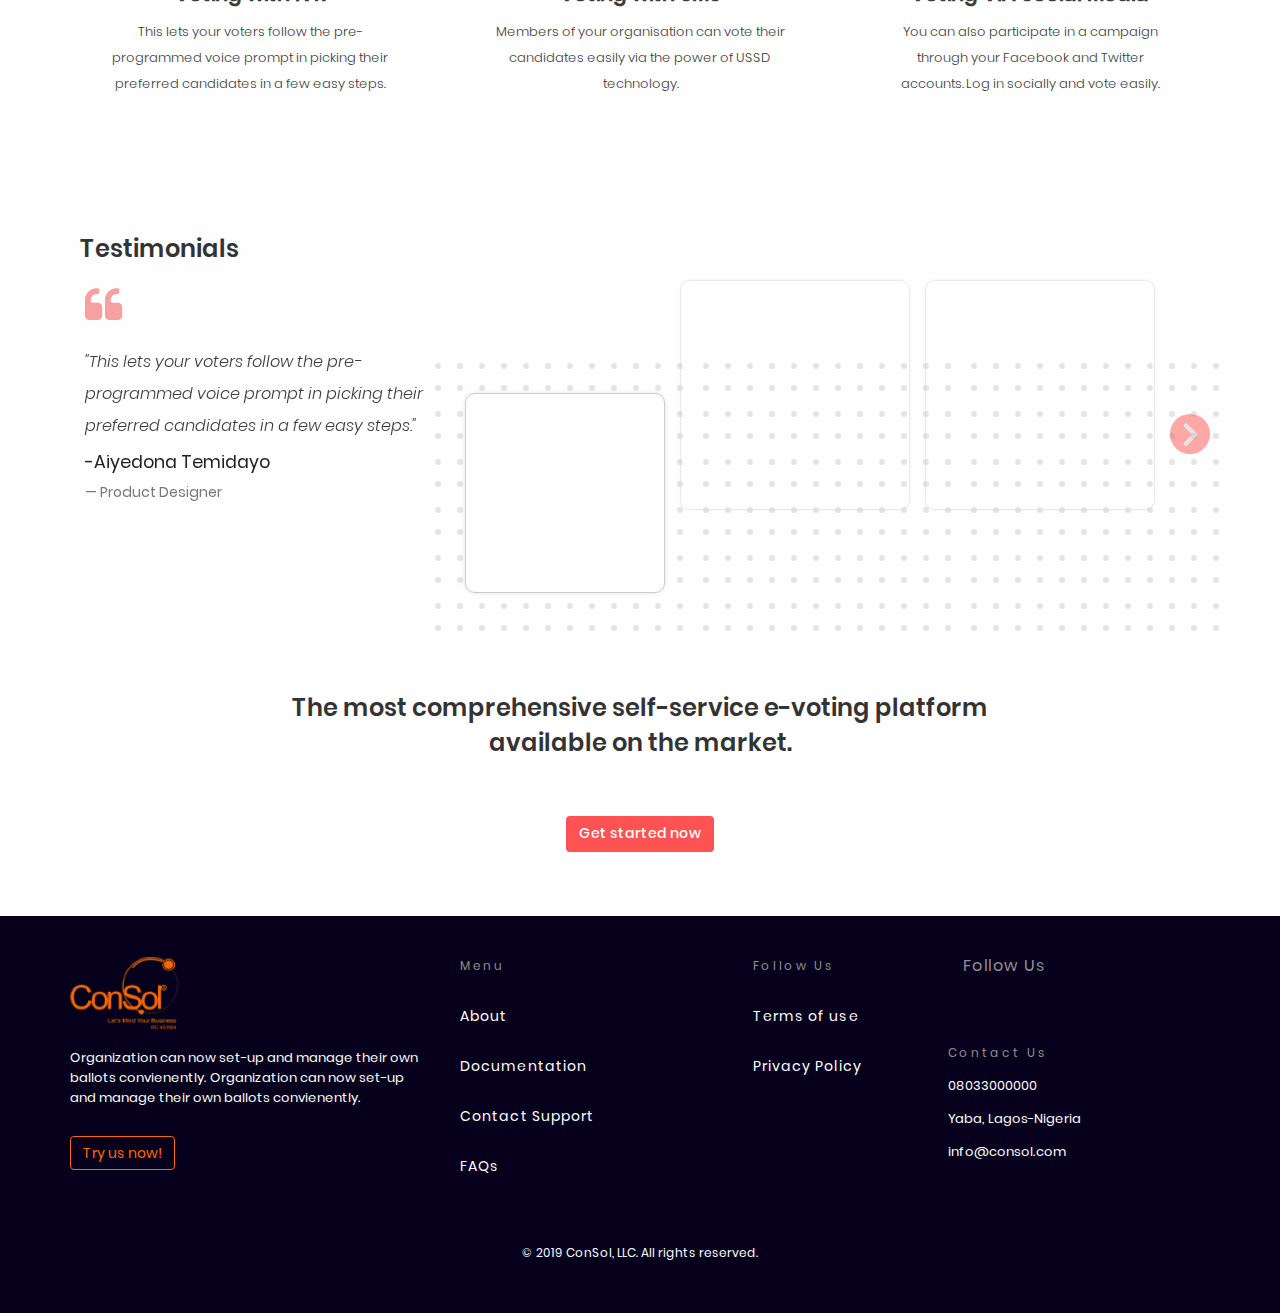
==== commit a04d6692: "price, login, and sign page created" ====
--- a/index.html
+++ b/index.html
@@ -51,13 +51,13 @@
 				<!-- Collect the nav links, forms, and other content for toggling -->
 				<div class="collapse navbar-collapse navbar-ex1-collapse">
 					<ul class="nav navbar-nav __navm">
-						<li class=""><a href="#" class="__navma">Features</a></li>
-						<li><a href="#" class="__navma">Pricing</a></li>
-						<li><a href="#" class="__navma">Testimonials</a></li>
+						<li class=""><a href="#feature" class="__navma">Features</a></li>
+						<li><a href="price.html" class="__navma">Pricing</a></li>
+						<li><a href="#testimonial" class="__navma">Testimonials</a></li>
 					</ul>
 					<ul class="nav navbar-nav navbar-right">
-						<li><a class="btn __loginb" href="#">Login</a></li>
-						<li><a class="btn __loginbf" href="#">Get Started</a></li>
+						<li><a class="btn __loginb" href="login.html">Login</a></li>
+						<li><a class="btn __loginbf" href="sign.html">Get Started</a></li>
 					</ul>
 				</div><!-- /.navbar-collapse -->
 			</div>
@@ -117,7 +117,7 @@
 	</header>
 
 	<section>
-		<div class="__votsouc">
+		<div class="__votsouc" id="feature">
 			<div class="container">
 				<p class="__sucesy">Secure voting System</p>
 				<p class="__sucesy1">Appropriately matrix professional applications without maintainable web services. Holisticly conceptualize exceptional methods of empowerment and resource-leveling users. Globally disseminate optimal processes and cost effective core competencies. Enthusiastically innovate customer directed "outside the box" </p>
@@ -185,7 +185,7 @@
 			</div>
 		</div>
 
-		<div style="background-image: url('assets/img/testimony_background.svg');" class="__testh">
+		<div style="background-image: url('assets/img/testimony_background.svg');" class="__testh" id="testimonial">
 			<div class="container">
 		        <div class="carousel slide" data-ride="carousel" id="quote-carousel">
 		        	<div class="row">
@@ -293,7 +293,12 @@
 							<span class="__fotsoht"><a href="" target="_blank"><i class="icon icon-social-twitter"></i></a></span>
 							<span class="__fotsohy"><a href="" target="_blank"><i class="icon icon-social-youtube"></i></a></span><span class="__fotsohlik"><a href="" target="_blank"><i class="icon icon-social-linkedin"></i></a></span>
 						</p>
-					</div>
+					</div><br>
+
+					<p class="__fh">Contact Us</p>
+					<p class="__fotp">08033000000</p>
+					<p class="__fotp">Yaba, Lagos-Nigeria</p>
+					<p class="__fotp"><a href="info@consol.com">info@consol.com</a></p>
 				</div>
 			</div>
 			<div class="__fod">
--- a/assets/css/main.css
+++ b/assets/css/main.css
@@ -318,6 +318,22 @@
 
 /*end*/
 
+.p-0{
+  padding: 0px;
+}
+.pl-0{
+  padding-left:0px;
+}
+
+.pr-0{
+  padding-right:0px;
+}
+
+.plr-0{
+  padding-left: 0px;
+  padding-right: 0px;
+}
+
 
 /*=================================================================
   Custom Css
@@ -341,6 +357,12 @@
 .__navma{
   font-size:14px;
   line-height: 1.56;
+}
+
+.__navmac{
+  font-size:14px;
+  line-height: 1.56 !important;
+  color: #ff5252 !important;
 }
 
 .__loginb{
@@ -734,6 +756,146 @@
     margin-top: 16% !important;
 }
 
+.__pricecard{
+  border-radius: 4px;
+  box-shadow: 0 6px 24px 0 rgba(0, 0, 0, 0.16);
+  /*background-color: #ffffff;*/
+  text-align: center;
+  padding: 0 0 25px;
+  margin-top: 12%;
+}
+
+.__pricecarde{
+  border-radius: 4px;
+  box-shadow: 0 6px 24px 0 rgba(0, 0, 0, 0.16);
+  background-color: #ffffff;
+  text-align: center;
+  padding: 0 0 150px;
+}
+
+.__pricecardp{
+  border-radius: 4px;
+  box-shadow: 5px 0px 12px 0 rgba(0, 0, 0, 0.16);
+  /*background-color: #ffffff;*/
+  text-align: center;
+  padding: 0 0 25px;
+  margin-top: 12%;
+}
+
+.__plans{
+  background-color: #ff6161;
+  color: #ffffff;
+  padding: 15px;
+  border-top-left-radius: 4px;
+  border-top-right-radius: 4px;
+  font-size:20px;
+  line-height: 1.25;
+  font-weight: 600;
+  font-family: Poppins-SemiBold;
+}
+
+.__plans1{
+  background-color: #1e0a3c;
+  color: #ffffff;
+  padding: 15px;
+  border-top-left-radius: 4px;
+  border-top-right-radius: 4px;
+  font-size:20px;
+  line-height: 1.25;
+  font-weight: 600;
+  font-family: Poppins-SemiBold;
+}
+
+.__plans2{
+  background-color: #ff6600;
+  color: #ffffff;
+  padding: 15px;
+  border-top-left-radius: 4px;
+  border-top-right-radius: 4px;
+  font-size:20px;
+  line-height: 1.25;
+  font-weight: 600;
+  font-family: Poppins-SemiBold;
+}
+
+.__planprice{
+  font-size: 40px;
+  color: #1e0a3c;
+  line-height: 1.25;
+  font-family: Poppins-Medium;
+  margin-top: 10%;
+}
+
+
+.__planprice .sp{
+  font-size: 16px;
+    color: #1e0a3c;
+    margin-right: -10px;
+}
+
+.__planprice .sp1{
+  font-size: 16px;
+    color: #1e0a3c;
+    margin-left: -10px;
+}
+
+.__pricecard ul{
+  display: inline-block;
+    font-size: 13px;
+    color: #1e0a3c;
+    line-height: 1.5;
+    padding-left: 10px;
+}
+
+.__pricecarde ul{
+  display: inline-block;
+    font-size: 13px;
+    color: #1e0a3c;
+    line-height: 1.5;
+    padding-left: 10px;
+}
+
+.__pricecardp ul{
+  display: inline-block;
+    font-size: 13px;
+    color: #1e0a3c;
+    line-height: 1.5;
+    padding-left: 10px;
+}
+
+.__pricebtn {
+  border-radius: 4px;
+  color: #ff5252 !important;
+  margin-top: 13%;
+  line-height: 1.56;
+  font-family: Poppins-Medium;
+  border: 1px solid #ffc9c9;
+}
+
+
+.__logsicard{
+  border-radius: 8px;
+  box-shadow: 0 9px 36px 0 rgba(0, 0, 0, 0.16);
+  background-color: #ffffff;
+  padding: 20px 20px 80px;
+}
+
+.__hra{
+  border-top: 1px solid #ff5252;
+}
+
+.__logsignbtn{
+  background-color: #ff5252;
+  color: #ffffff !important;
+}
+
+.__forgsig{
+  font-size:12px;
+}
+
+.__forgsig a{
+  color: #ff5252;
+}
 
 
 /*footer*/
--- a/assets/css/index.css
+++ b/assets/css/index.css
@@ -193,6 +193,9 @@
 
   .__quote1 {
     font-size: 12px;
+  }
+  .__forgsig {
+    font-size: 9px;
   }
 
 
@@ -280,6 +283,10 @@
     margin-bottom: 0;
   }
 
+  .__loginb {
+    margin-right: 0px;
+  }
+
   .__vot {
     font-size: 24px;
     margin-top: 0;
@@ -300,11 +307,13 @@
   .__smche {
     margin-left: 0;
     margin-top: 10px;
+    position: unset;
   }
 
   .__webche {
     margin-left: 0;
     margin-top: 10px;
+    position: unset;
   }
 
   .__quote1 {
@@ -332,5 +341,18 @@
     font-size: 16px;
   }
 
-}
-
+  .__pricecarde {
+    margin-top: 10%;
+    padding: 0 0 25px;
+  }
+
+  .plr-0 {
+    padding-left: 15px;
+    padding-right: 15px;
+  }
+  .__forgsig {
+    font-size: 9px;
+  }
+
+}
+
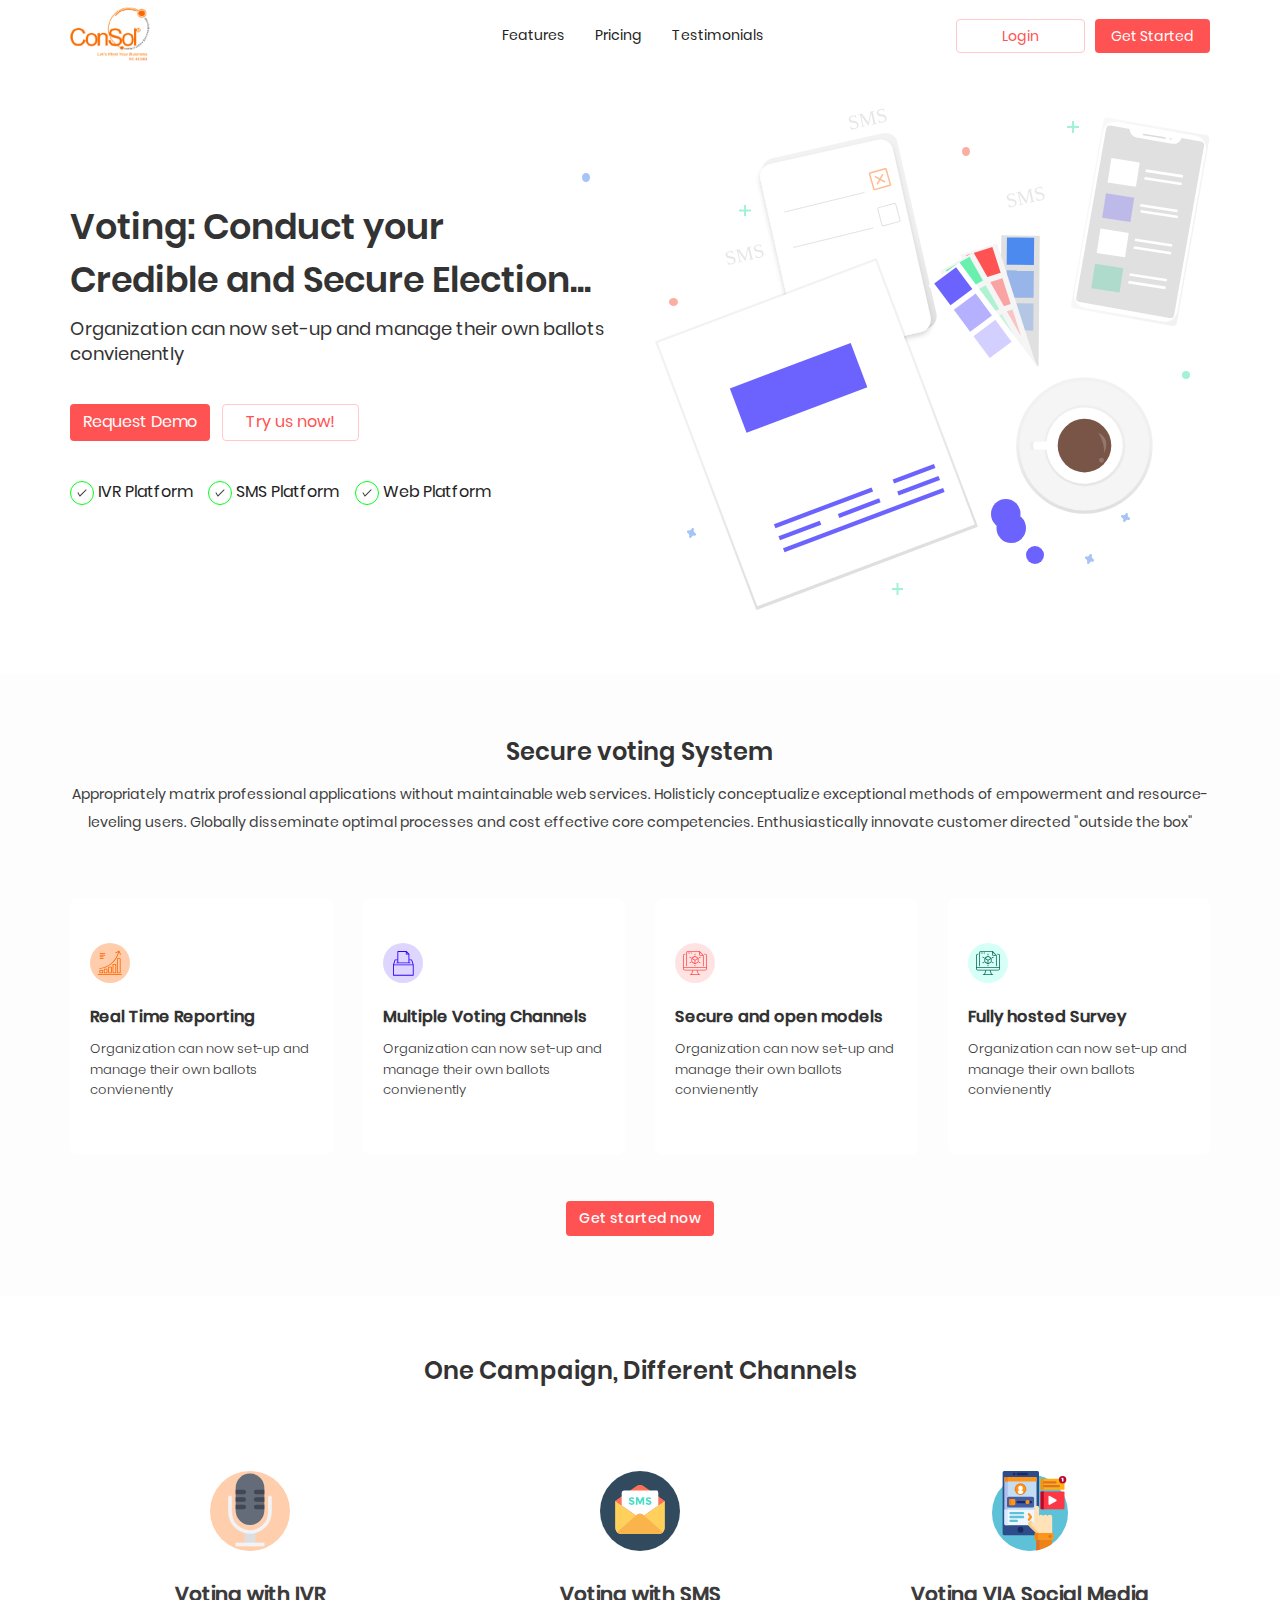
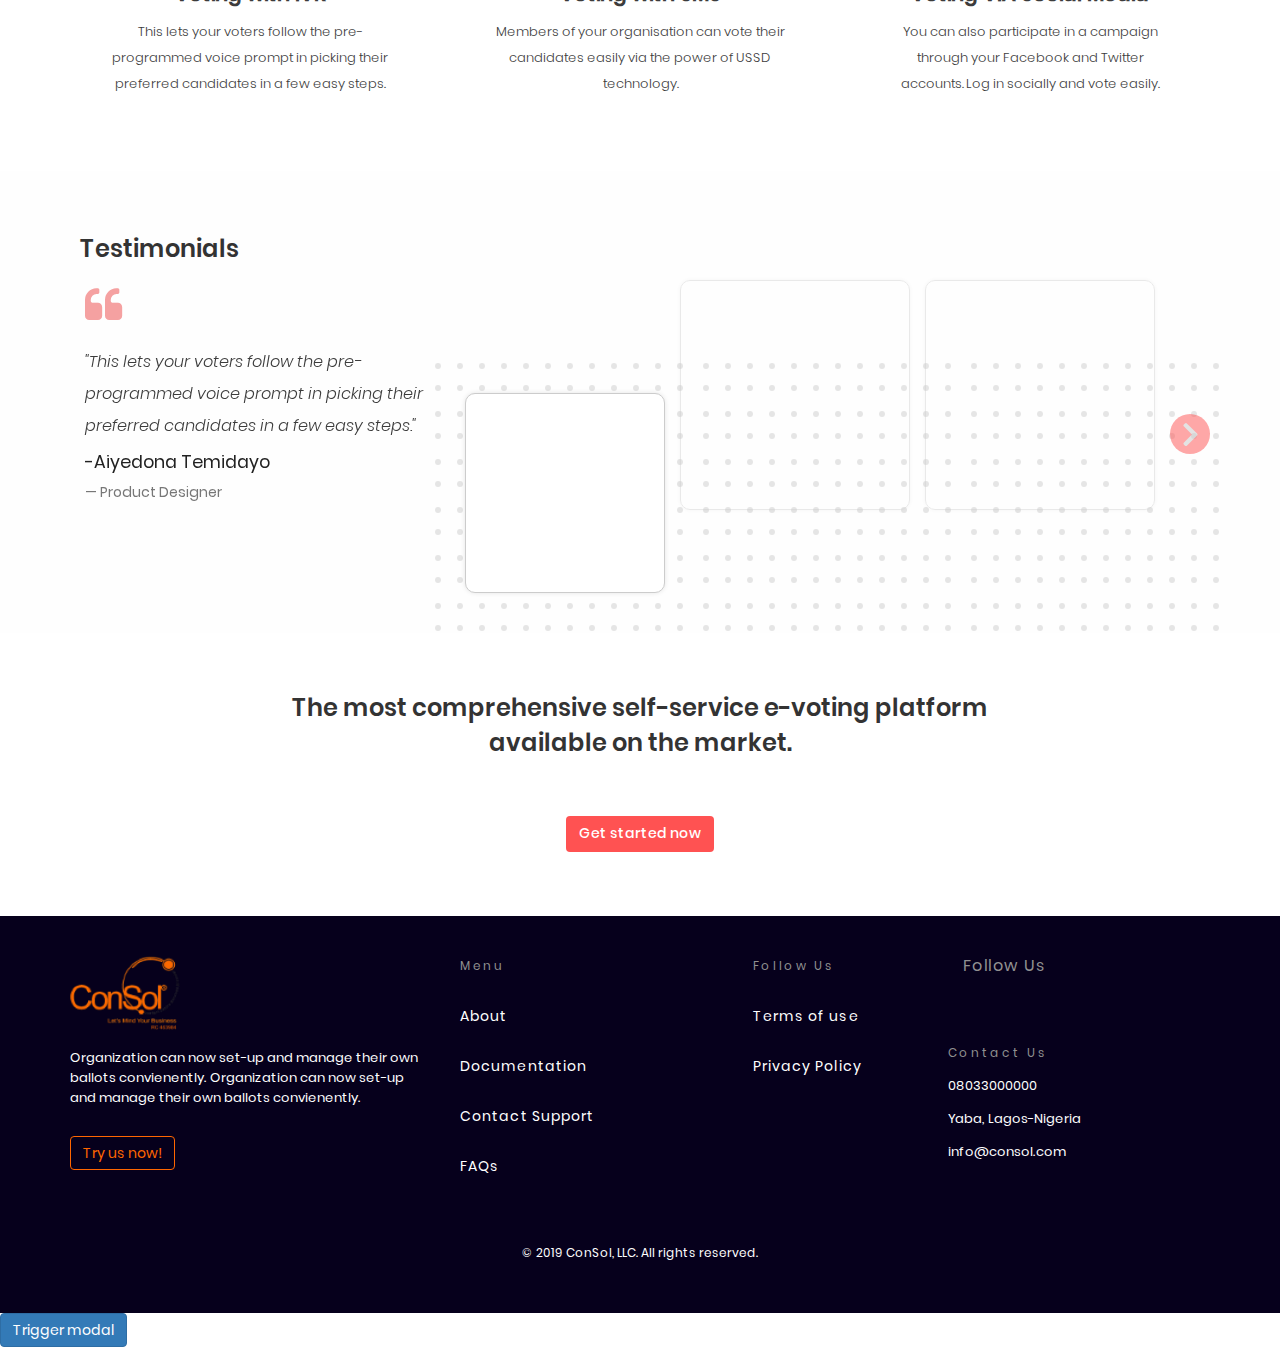
==== commit 2c02e555: "get started modal created" ====
--- a/index.html
+++ b/index.html
@@ -69,7 +69,7 @@
 					<p class="__vot">Voting: Conduct your <br> Credible and Secure Election... </p>
 					<p class="__votorg">Organization can now set-up and manage their own ballots convienently</p>
 					<p>
-						<a href="" class="btn __reqbtn">Request Demo</a>&nbsp;&nbsp;&nbsp;
+						<a data-toggle="modal" href='#modal-id' class="btn __reqbtn">Request Demo</a>&nbsp;&nbsp;&nbsp;
 						<a href="" class="btn __trybtn">Try us now!</a>
 					</p>
 					<div class="row">
@@ -307,6 +307,56 @@
 		</div>
 	</footer>
 
+	<!-- modal for get Started -->
+	<a class="btn btn-primary" data-toggle="modal" href='#modal-id'>Trigger modal</a>
+	<div class="modal fade" id="modal-id">
+		<div class="modal-dialog __modal-dialog">
+			<div class="modal-content">
+				<div class="modal-header __modal-header">
+					<button type="button" class="close" data-dismiss="modal" aria-hidden="true">&times;</button>
+					<h4 class="modal-title">Request a demo </h4>
+					<hr>
+				</div>
+				<div class="modal-body">
+					<form action="" method="POST" role="form">
+						<div class="form-group">
+							<label for="">Name</label>
+							<input type="text" class="form-control __fcontrol" id="" placeholder="Name">
+						</div>
+					
+						<div class="form-group">
+							<label for="">Organization</label>
+							<input type="text" class="form-control __fcontrol" id="" placeholder="Organization">
+						</div>
+
+						<div class="form-group">
+							<label for="">Email Address</label>
+							<input type="email" class="form-control __fcontrol" id="" placeholder="Email Address">
+						</div>
+
+						<div class="form-group">
+							<label for="">Any Question?</label>
+							<textarea name="" id="input" class="form-control __fcontrol" rows="8" placeholder="Question?"></textarea>
+						</div>
+					
+						<div class="row">
+							<div class="col-lg-4 col-md-4 col-sm-4 col-xs-2"></div>
+							<div class="col-lg-4 col-md-4 col-sm-4 col-xs-8">
+								<button type="submit" class="btn btn-block __logsignbtn">Submit</button>
+							</div>
+							<div class="col-lg-4 col-md-4 col-sm-4 col-xs-2"></div>
+						</div>
+
+					</form>
+				</div>
+				<!-- <div class="modal-footer">
+					<button type="button" class="btn btn-default" data-dismiss="modal">Close</button>
+					<button type="button" class="btn btn-primary">Save changes</button>
+				</div> -->
+			</div>
+		</div>
+	</div>
+
 
 
 	
--- a/assets/css/main.css
+++ b/assets/css/main.css
@@ -357,6 +357,11 @@
 .__navma{
   font-size:14px;
   line-height: 1.56;
+  transition: all 0.4s ease-in;
+}
+
+.__navma:hover{
+  color: #ff5252 !important;
 }
 
 .__navmac{
@@ -878,6 +883,7 @@
   box-shadow: 0 9px 36px 0 rgba(0, 0, 0, 0.16);
   background-color: #ffffff;
   padding: 20px 20px 80px;
+  margin-top: 10%;
 }
 
 .__hra{
@@ -895,6 +901,66 @@
 
 .__forgsig a{
   color: #ff5252;
+}
+
+.__act{
+  color: #333333;
+  font-weight:600;
+  font-family: Poppins-Medium;
+}
+
+.__fcontrol{
+  /*height: 40px;*/
+  background-color: #e5e5e5;
+  /*border-radius: 2px;*/
+  font-size:12px;
+  border:0 !important;
+}
+
+
+
+/*placeholder colo*/
+.__fcontrol::placeholder { /* Chrome, Firefox, Opera, Safari 10.1+ */
+    color: #d6d6d6 !important;
+    opacity: 1; /* Firefox */
+}
+
+.__fcontrol:-ms-input-placeholder { /* Internet Explorer 10-11 */
+    color: #d6d6d6 !important;
+}
+
+.__fcontrol::-ms-input-placeholder { /* Microsoft Edge */
+    color: #d6d6d6 !important;
+}
+
+
+.__back{
+  color: #e5e5e5 !important;
+  transition: all 0.4s ease-in;
+}
+
+.__back:hover{
+  color: #ff5252 !important;
+}
+
+.__modal-dialog {
+  width: 460px;
+  margin: 30px auto;
+}
+
+.__modal-header {
+  border-bottom: none;
+}
+
+.__modal-header h4 {
+  color: #e5e5e5;
+  font-size: 15px;
+  font-family: Poppins-Medium;
+}
+
+.__modal-header hr {
+  margin-top: 12px;
+  margin-bottom: 0;
 }
 
 
--- a/assets/css/index.css
+++ b/assets/css/index.css
@@ -354,5 +354,13 @@
     font-size: 9px;
   }
 
-}
-
+  .__conimg img {
+    margin-top: 0px;
+  }
+
+  .__modal-dialog {
+    width: 100%;
+  }
+
+}
+
